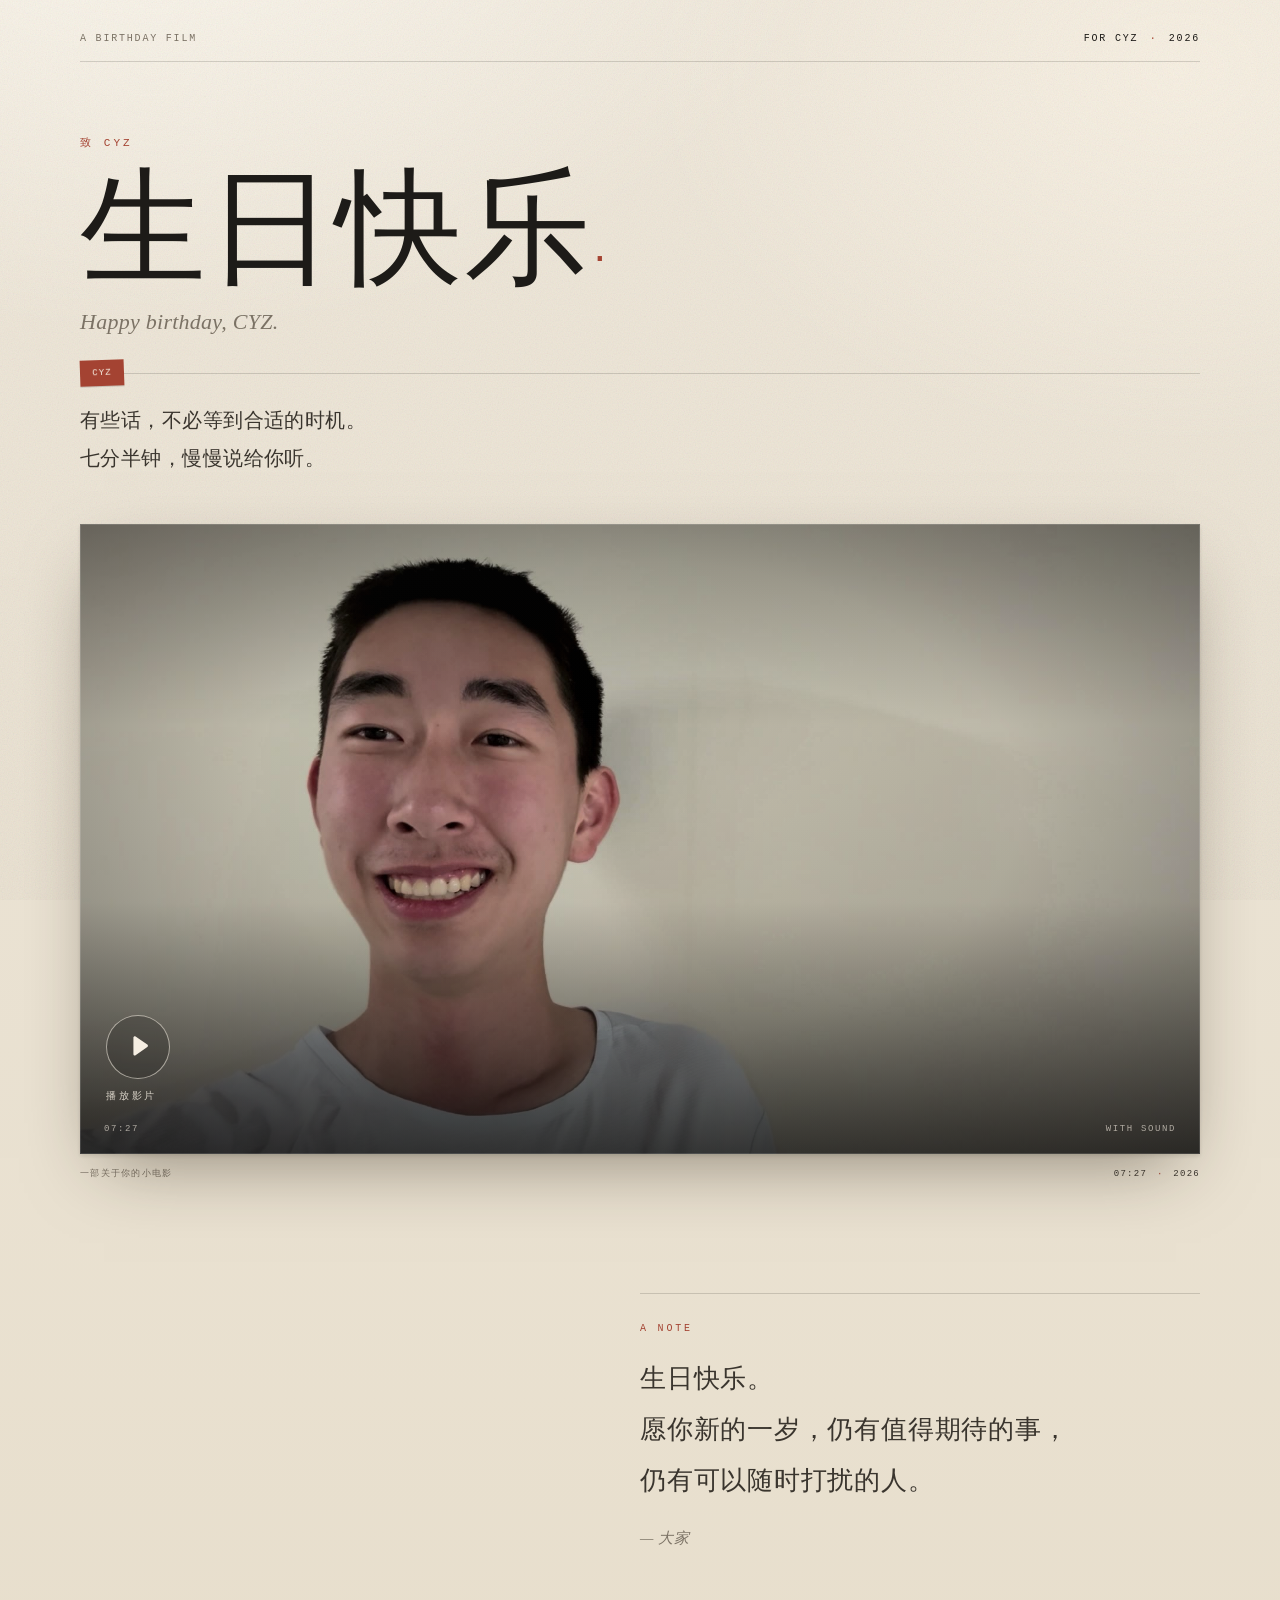
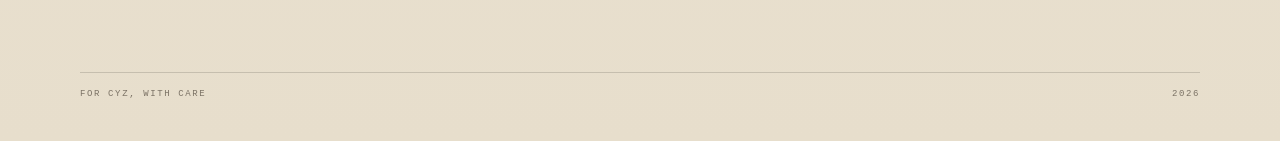
==== index.html @ 41dd05cf "A small birthday film" ====
<!doctype html>
<html lang="zh-CN">
<head>
  <meta charset="utf-8">
  <meta name="viewport" content="width=device-width, initial-scale=1, viewport-fit=cover">
  <meta name="color-scheme" content="light">
  <meta name="theme-color" content="#eee8dc">
  <meta name="robots" content="noindex, nofollow, noarchive">
  <meta name="description" content="一份给 CYZ 的生日礼物。">
  <title>生日快乐 · CYZ</title>

  <link rel="preload" as="image" href="assets/poster.jpg" fetchpriority="high">
  <link rel="stylesheet" href="styles.css">
</head>
<body>
  <div class="grain" aria-hidden="true"></div>

  <main class="page">
    <header class="masthead reveal d1">
      <p class="eyebrow">A Birthday Film</p>
      <p class="issue">For CYZ <span class="dot">·</span> 2026</p>
    </header>

    <section class="intro">
      <p class="kicker reveal d2">致 CYZ</p>
      <h1 class="title reveal d3">生日快乐<span class="stop">.</span></h1>
      <p class="subtitle reveal d4">Happy birthday, CYZ.</p>

      <div class="rule reveal d4">
        <span class="seal" aria-hidden="true">CYZ</span>
      </div>

      <p class="lede reveal d5">
        有些话，不必等到合适的时机。<br>
        七分半钟，慢慢说给你听。
      </p>
    </section>

    <figure class="film reveal d6" id="film">
      <div class="frame" id="frame">
        <video
          class="player"
          id="player"
          poster="assets/poster.jpg"
          preload="metadata"
          playsinline
          webkit-playsinline
          aria-label="给 CYZ 的生日祝福影片"
        >
          <source src="video/cyz-720.mp4" type="video/mp4">
        </video>

        <button class="cover" id="cover" type="button" aria-label="播放影片">
          <img class="cover-image" src="assets/poster.jpg" alt="" draggable="false" fetchpriority="high">
          <span class="cover-shade" aria-hidden="true"></span>
          <span class="cover-play" aria-hidden="true">
            <svg viewBox="0 0 18 22" role="presentation">
              <path d="M1.5 1.6c0-1.2 1.3-1.9 2.3-1.3l12.4 8.7c.9.6.9 2 0 2.6L3.8 20.3c-1 .7-2.3 0-2.3-1.2V1.6z"/>
            </svg>
          </span>
          <span class="cover-hint">播放影片</span>
          <span class="cover-meta" aria-hidden="true">
            <span>07:27</span>
            <span>With sound</span>
          </span>
        </button>

        <div class="video-error" id="videoError" hidden>
          影片暂时无法播放。<a href="video/cyz-720.mp4">直接下载</a>
        </div>

        <div class="controls" id="controls">
          <div class="scrub" id="scrub">
            <div class="scrub-track" aria-hidden="true">
              <div class="scrub-buffer" id="buffer"></div>
              <div class="scrub-fill" id="fill"></div>
            </div>
            <span class="scrub-thumb" id="thumb" aria-hidden="true"></span>
            <input
              class="seek"
              id="seek"
              type="range"
              min="0"
              max="1000"
              step="1"
              value="0"
              aria-label="播放进度"
            >
          </div>

          <div class="control-row">
            <button class="ctl" id="playToggle" type="button" aria-label="暂停">
              <svg class="icon-pause" viewBox="0 0 16 16" aria-hidden="true">
                <rect x="3" y="2" width="3.4" height="12" rx="0.6"/>
                <rect x="9.6" y="2" width="3.4" height="12" rx="0.6"/>
              </svg>
              <svg class="icon-play" viewBox="0 0 16 16" aria-hidden="true">
                <path d="M4 2.4c0-.9 1-1.4 1.7-.9l9 5.6c.7.4.7 1.4 0 1.8l-9 5.6c-.7.5-1.7 0-1.7-.9V2.4z"/>
              </svg>
            </button>

            <p class="time" aria-label="播放时间">
              <span id="current">00:00</span><span class="time-sep">/</span><span id="duration">07:27</span>
            </p>

            <span class="spacer" aria-hidden="true"></span>

            <button class="ctl" id="mute" type="button" aria-label="静音">
              <svg class="icon-volume" viewBox="0 0 18 16" aria-hidden="true">
                <path d="M1.5 5.6h2.7L8.4 2c.5-.4 1.2 0 1.2.6v10.8c0 .6-.7 1-1.2.6L4.2 10.4H1.5c-.6 0-1-.4-1-1V6.6c0-.6.4-1 1-1z"/>
                <path d="M12.1 5.3c.9.8 1.4 1.7 1.4 2.7s-.5 1.9-1.4 2.7" fill="none" stroke="currentColor" stroke-width="1.2" stroke-linecap="round"/>
                <path d="M14.4 3c1.4 1.3 2.1 3 2.1 5s-.7 3.7-2.1 5" fill="none" stroke="currentColor" stroke-width="1.2" stroke-linecap="round"/>
              </svg>
              <svg class="icon-muted" viewBox="0 0 18 16" aria-hidden="true">
                <path d="M1.5 5.6h2.7L8.4 2c.5-.4 1.2 0 1.2.6v10.8c0 .6-.7 1-1.2.6L4.2 10.4H1.5c-.6 0-1-.4-1-1V6.6c0-.6.4-1 1-1z"/>
                <path d="M12.2 5.8l4.6 4.4M16.8 5.8l-4.6 4.4" fill="none" stroke="currentColor" stroke-width="1.2" stroke-linecap="round"/>
              </svg>
            </button>

            <button class="ctl" id="fullscreen" type="button" aria-label="全屏">
              <svg class="icon-expand" viewBox="0 0 16 16" aria-hidden="true">
                <path d="M2 6V2h4M10 2h4v4M14 10v4h-4M6 14H2v-4" fill="none" stroke="currentColor" stroke-width="1.3" stroke-linecap="square"/>
              </svg>
              <svg class="icon-collapse" viewBox="0 0 16 16" aria-hidden="true">
                <path d="M6 2v4H2M14 6h-4V2M10 14v-4h4M2 10h4v4" fill="none" stroke="currentColor" stroke-width="1.3" stroke-linecap="square"/>
              </svg>
            </button>
          </div>
        </div>
      </div>

      <figcaption class="caption">
        <span>一部关于你的小电影</span>
        <span class="caption-right">07:27 <span class="dot">·</span> 2026</span>
      </figcaption>
    </figure>

    <section class="letter">
      <p class="letter-kicker">A Note</p>
      <p class="letter-body">
        生日快乐。<br>
        愿你新的一岁，仍有值得期待的事，<br>
        仍有可以随时打扰的人。
      </p>
      <p class="signature">— 大家</p>
    </section>

    <footer class="footer">
      <span>For CYZ, with care</span>
      <span>2026</span>
    </footer>
  </main>

  <script src="app.js"></script>
</body>
</html>
---- styles.css ----
/* ---------------------------------------------------------
   A Birthday Film — for CYZ
   A quiet, printed-page kind of page.
   --------------------------------------------------------- */

:root {
  --paper: #f1ebdf;
  --paper-light: #f8f3e9;
  --paper-deep: #e4dccb;
  --ink: #1d1b18;
  --ink-soft: #3a352e;
  --muted: #7b7265;
  --line: rgba(29, 27, 24, 0.16);
  --line-soft: rgba(29, 27, 24, 0.09);
  --seal: #a44332;
  --night: #0b0a09;
  --cream: #f5eee2;

  --serif: "Songti SC", "Noto Serif CJK SC", "Source Han Serif SC",
    "STSong", "SimSun", "Times New Roman", serif;
  --sans: -apple-system, BlinkMacSystemFont, "Segoe UI", "PingFang SC",
    "Hiragino Sans GB", "Microsoft YaHei", "Helvetica Neue", Arial, sans-serif;
  --mono: "SFMono-Regular", Consolas, "Liberation Mono", "Courier New", monospace;

  --ease: cubic-bezier(0.22, 1, 0.36, 1);
  --page: min(1120px, calc(100% - 96px));
}

*,
*::before,
*::after {
  box-sizing: border-box;
}

html {
  background: #e6dece;
  -webkit-text-size-adjust: 100%;
}

body {
  margin: 0;
  min-height: 100vh;
  color: var(--ink);
  font-family: var(--sans);
  background:
    radial-gradient(1100px 760px at 12% -8%, #fbf7ee 0%, rgba(251, 247, 238, 0) 62%),
    radial-gradient(900px 640px at 92% 4%, #f7f0e3 0%, rgba(247, 240, 227, 0) 58%),
    linear-gradient(180deg, #efe8db 0%, #e7decc 100%);
  min-height: 100svh;
  -webkit-font-smoothing: antialiased;
  -moz-osx-font-smoothing: grayscale;
}

::selection {
  color: var(--cream);
  background: var(--seal);
}

a {
  color: inherit;
}

button {
  font: inherit;
}

.grain {
  position: fixed;
  inset: 0;
  z-index: 1;
  pointer-events: none;
  opacity: 0.28;
  mix-blend-mode: multiply;
  background-image: url("data:image/svg+xml,%3Csvg xmlns='http://www.w3.org/2000/svg' width='220' height='220'%3E%3Cfilter id='n'%3E%3CfeTurbulence type='fractalNoise' baseFrequency='0.82' numOctaves='3' stitchTiles='stitch'/%3E%3C/filter%3E%3Crect width='100%25' height='100%25' filter='url(%23n)' opacity='0.42'/%3E%3C/svg%3E");
  background-size: 220px 220px;
}

.page {
  position: relative;
  z-index: 2;
  width: var(--page);
  margin: 0 auto;
  padding: 34px 0 42px;
}

/* ---------- masthead ---------- */

.masthead {
  display: flex;
  align-items: baseline;
  justify-content: space-between;
  gap: 24px;
  padding-bottom: 17px;
  border-bottom: 1px solid var(--line);
  color: var(--muted);
  font-family: var(--mono);
  font-size: 10px;
  line-height: 1;
  letter-spacing: 0.18em;
  text-transform: uppercase;
}

.masthead p {
  margin: 0;
}

.issue {
  color: var(--ink);
  white-space: nowrap;
}

.dot {
  padding: 0 0.35em;
  color: var(--seal);
}

/* ---------- intro ---------- */

.intro {
  padding: 76px 0 46px;
}

.kicker {
  margin: 0 0 20px;
  color: var(--seal);
  font-family: var(--mono);
  font-size: 11px;
  line-height: 1;
  letter-spacing: 0.28em;
  text-transform: uppercase;
}

.title {
  margin: 0;
  font-family: var(--serif);
  font-size: clamp(64px, 10.4vw, 126px);
  font-weight: 500;
  line-height: 0.96;
  letter-spacing: 0.015em;
  text-wrap: balance;
}

.title .stop {
  display: inline-block;
  margin-left: 0.045em;
  color: var(--seal);
  font-family: var(--sans);
  font-size: 0.36em;
  font-weight: 300;
  line-height: 1;
  vertical-align: 0.22em;
}

.subtitle {
  margin: 19px 0 0;
  color: var(--muted);
  font-family: var(--serif);
  font-size: clamp(17px, 2vw, 22px);
  font-style: italic;
  letter-spacing: 0.012em;
}

.rule {
  position: relative;
  height: 1px;
  margin-top: 38px;
  background: var(--line);
}

.seal {
  position: absolute;
  top: -13px;
  left: 0;
  display: grid;
  width: 44px;
  height: 26px;
  place-items: center;
  color: #f8f1e5;
  background: var(--seal);
  box-shadow: 0 1px 0 rgba(0, 0, 0, 0.14);
  font-family: var(--mono);
  font-size: 9px;
  letter-spacing: 0.12em;
  transform: rotate(-2deg);
  transform-origin: 50% 50%;
}

.lede {
  margin: 27px 0 0;
  color: var(--ink-soft);
  font-family: var(--serif);
  font-size: clamp(17px, 2.1vw, 20px);
  line-height: 1.92;
  letter-spacing: 0.022em;
}

/* ---------- film ---------- */

.film {
  margin: 0;
}

.frame {
  position: relative;
  aspect-ratio: 16 / 9;
  overflow: hidden;
  background: var(--night);
  box-shadow:
    0 28px 70px -24px rgba(44, 34, 20, 0.5),
    0 2px 4px rgba(44, 34, 20, 0.12);
  isolation: isolate;
}

.frame::after {
  content: "";
  position: absolute;
  inset: 0;
  z-index: 6;
  pointer-events: none;
  box-shadow: inset 0 0 0 1px rgba(255, 255, 255, 0.13);
}

.player {
  display: block;
  width: 100%;
  height: 100%;
  object-fit: cover;
  background: var(--night);
}

/* ---------- cover ---------- */

.cover {
  position: absolute;
  inset: 0;
  z-index: 3;
  display: flex;
  flex-direction: column;
  align-items: flex-start;
  justify-content: flex-end;
  gap: 13px;
  width: 100%;
  height: 100%;
  margin: 0;
  padding: 0 26px 52px;
  overflow: hidden;
  color: var(--cream);
  background: var(--night);
  border: 0;
  cursor: pointer;
  transition:
    opacity 0.8s var(--ease),
    visibility 0.8s var(--ease);
}

.cover:focus-visible {
  outline: 2px solid var(--cream);
  outline-offset: -6px;
}

.cover.is-hidden {
  visibility: hidden;
  opacity: 0;
  pointer-events: none;
}

.cover-image {
  position: absolute;
  inset: 0;
  z-index: 0;
  width: 100%;
  height: 100%;
  object-fit: cover;
  filter: saturate(0.92) contrast(1.02) brightness(0.94);
  transform: scale(1.015);
  transition: transform 1.8s var(--ease), filter 0.8s ease;
}

.cover:hover .cover-image {
  filter: saturate(0.98) contrast(1.02) brightness(0.97);
  transform: scale(1.045);
}

.cover-shade {
  position: absolute;
  inset: 0;
  z-index: 1;
  background:
    radial-gradient(ellipse at 50% 44%, rgba(10, 9, 8, 0) 0%, rgba(10, 9, 8, 0.08) 48%, rgba(10, 9, 8, 0.42) 100%),
    linear-gradient(180deg, rgba(10, 9, 8, 0.28) 0%, rgba(10, 9, 8, 0.02) 32%, rgba(10, 9, 8, 0.08) 60%, rgba(10, 9, 8, 0.72) 100%);
}

.cover-play {
  position: relative;
  z-index: 2;
  display: grid;
  width: 64px;
  height: 64px;
  place-items: center;
  border: 1px solid rgba(245, 238, 226, 0.58);
  border-radius: 50%;
  background: rgba(10, 9, 8, 0.18);
  -webkit-backdrop-filter: blur(7px);
  backdrop-filter: blur(7px);
  transition:
    transform 0.55s var(--ease),
    background 0.3s ease,
    border-color 0.3s ease;
}

.cover:hover .cover-play {
  border-color: rgba(245, 238, 226, 0.95);
  background: rgba(10, 9, 8, 0.32);
  transform: scale(1.06);
}

.cover-play svg {
  width: 17px;
  height: 21px;
  margin-left: 4px;
  fill: var(--cream);
}

.cover-hint {
  position: relative;
  z-index: 2;
  color: rgba(245, 238, 226, 0.86);
  font-family: var(--mono);
  font-size: 10px;
  line-height: 1;
  letter-spacing: 0.28em;
  text-transform: uppercase;
}

.cover-meta {
  position: absolute;
  right: 24px;
  bottom: 20px;
  left: 24px;
  z-index: 2;
  display: flex;
  justify-content: space-between;
  color: rgba(245, 238, 226, 0.64);
  font-family: var(--mono);
  font-size: 9px;
  line-height: 1;
  letter-spacing: 0.18em;
  text-transform: uppercase;
}

/* ---------- controls ---------- */

.controls {
  position: absolute;
  right: 0;
  bottom: 0;
  left: 0;
  z-index: 5;
  padding: 44px 22px 15px;
  color: var(--cream);
  background: linear-gradient(180deg, rgba(8, 7, 6, 0) 0%, rgba(8, 7, 6, 0.74) 58%, rgba(8, 7, 6, 0.88) 100%);
  opacity: 0;
  visibility: hidden;
  pointer-events: none;
  transition:
    opacity 0.35s ease,
    visibility 0.35s ease;
}

.frame.is-started .controls {
  opacity: 1;
  visibility: visible;
  pointer-events: auto;
}

.frame.is-playing.is-idle .controls {
  opacity: 0;
  visibility: hidden;
  pointer-events: none;
}

.scrub {
  position: relative;
  height: 20px;
  cursor: pointer;
}

.scrub-track {
  position: absolute;
  top: 9px;
  right: 0;
  left: 0;
  height: 2px;
  overflow: hidden;
  border-radius: 2px;
  background: rgba(245, 238, 226, 0.24);
}

.scrub-buffer,
.scrub-fill {
  position: absolute;
  top: 0;
  left: 0;
  height: 100%;
  width: 0;
  border-radius: inherit;
}

.scrub-buffer {
  background: rgba(245, 238, 226, 0.34);
}

.scrub-fill {
  background: var(--cream);
}

.scrub-thumb {
  position: absolute;
  top: 50%;
  left: calc(var(--p, 0) * 100%);
  width: 9px;
  height: 9px;
  margin: -4.5px 0 0 -4.5px;
  border-radius: 50%;
  background: var(--cream);
  opacity: 0;
  pointer-events: none;
  transition: opacity 0.2s ease;
}

.scrub:hover .scrub-thumb,
.scrub:focus-within .scrub-thumb {
  opacity: 1;
}

.seek {
  position: absolute;
  inset: 0;
  width: 100%;
  height: 100%;
  margin: 0;
  opacity: 0;
  cursor: pointer;
  -webkit-appearance: none;
  appearance: none;
}

.scrub:focus-within .scrub-track {
  box-shadow: 0 0 0 3px rgba(245, 238, 226, 0.22);
}

.control-row {
  display: flex;
  align-items: center;
  gap: 13px;
  margin-top: 1px;
}

.ctl {
  display: grid;
  width: 32px;
  height: 32px;
  flex: 0 0 32px;
  place-items: center;
  margin: 0;
  padding: 0;
  color: var(--cream);
  background: transparent;
  border: 0;
  border-radius: 50%;
  cursor: pointer;
  opacity: 0.76;
  transition:
    opacity 0.2s ease,
    background 0.2s ease;
}

.ctl:hover {
  background: rgba(245, 238, 226, 0.1);
  opacity: 1;
}

.ctl:focus-visible {
  outline: 1px solid var(--cream);
  outline-offset: 2px;
  opacity: 1;
}

.ctl svg {
  display: none;
  width: 17px;
  height: 17px;
  fill: currentColor;
}

#playToggle .icon-play {
  display: block;
  width: 15px;
  height: 15px;
}

.frame.is-playing #playToggle .icon-play {
  display: none;
}

.frame.is-playing #playToggle .icon-pause {
  display: block;
  width: 14px;
  height: 14px;
}

#mute .icon-volume {
  display: block;
}

.frame.is-muted #mute .icon-volume {
  display: none;
}

.frame.is-muted #mute .icon-muted {
  display: block;
}

#fullscreen .icon-expand {
  display: block;
}

.frame.is-fullscreen #fullscreen .icon-expand {
  display: none;
}

.frame.is-fullscreen #fullscreen .icon-collapse {
  display: block;
}

.time {
  display: flex;
  align-items: center;
  gap: 0.45em;
  margin: 0;
  color: rgba(245, 238, 226, 0.7);
  font-family: var(--mono);
  font-size: 9px;
  line-height: 1;
  letter-spacing: 0.06em;
  font-variant-numeric: tabular-nums;
  white-space: nowrap;
}

.time-sep {
  opacity: 0.5;
}

.spacer {
  flex: 1 1 auto;
}

/* ---------- video error ---------- */

.video-error {
  position: absolute;
  top: 50%;
  left: 50%;
  z-index: 8;
  width: min(340px, calc(100% - 40px));
  padding: 16px 20px;
  color: var(--ink);
  background: rgba(248, 243, 233, 0.95);
  font-size: 13px;
  line-height: 1.7;
  text-align: center;
  transform: translate(-50%, -50%);
}

.video-error a {
  text-decoration: underline;
  text-underline-offset: 3px;
}

/* ---------- caption ---------- */

.caption {
  display: flex;
  align-items: baseline;
  justify-content: space-between;
  gap: 24px;
  padding: 14px 0 0;
  color: var(--muted);
  font-family: var(--mono);
  font-size: 9px;
  line-height: 1.5;
  letter-spacing: 0.14em;
  text-transform: uppercase;
}

.caption-right {
  color: var(--ink-soft);
  white-space: nowrap;
}

/* ---------- letter ---------- */

.letter {
  width: min(560px, 100%);
  margin: 112px 0 0 auto;
  padding-top: 30px;
  border-top: 1px solid var(--line);
}

.letter-kicker {
  margin: 0;
  color: var(--seal);
  font-family: var(--mono);
  font-size: 10px;
  line-height: 1;
  letter-spacing: 0.28em;
  text-transform: uppercase;
}

.letter-body {
  margin: 20px 0 0;
  color: var(--ink-soft);
  font-family: var(--serif);
  font-size: clamp(20px, 2.4vw, 26px);
  line-height: 1.95;
  letter-spacing: 0.03em;
}

.signature {
  margin: 23px 0 0;
  color: var(--muted);
  font-family: var(--serif);
  font-size: 15px;
  font-style: italic;
  letter-spacing: 0.04em;
}

/* ---------- footer ---------- */

.footer {
  display: flex;
  align-items: baseline;
  justify-content: space-between;
  gap: 24px;
  margin-top: 124px;
  padding-top: 17px;
  border-top: 1px solid var(--line);
  color: var(--muted);
  font-family: var(--mono);
  font-size: 9px;
  line-height: 1;
  letter-spacing: 0.18em;
  text-transform: uppercase;
}

/* ---------- fullscreen ---------- */

.frame:fullscreen {
  width: 100%;
  height: 100%;
  aspect-ratio: auto;
  background: #000;
}

.frame:fullscreen .player {
  object-fit: contain;
}

.frame:fullscreen .cover-image {
  object-fit: contain;
  background: #000;
}

.frame:-webkit-full-screen {
  width: 100%;
  height: 100%;
  aspect-ratio: auto;
  background: #000;
}

.frame:-webkit-full-screen .player {
  object-fit: contain;
}

.frame:fullscreen::backdrop {
  background: #000;
}

/* ---------- reveal ---------- */

.reveal {
  opacity: 0;
  transform: translateY(14px);
  animation: reveal 1.05s var(--ease) forwards;
}

.d1 { animation-delay: 0.04s; }
.d2 { animation-delay: 0.12s; }
.d3 { animation-delay: 0.19s; }
.d4 { animation-delay: 0.29s; }
.d5 { animation-delay: 0.39s; }
.d6 { animation-delay: 0.5s; }

@keyframes reveal {
  to {
    opacity: 1;
    transform: translateY(0);
  }
}

/* ---------- responsive ---------- */

@media (max-width: 720px) {
  :root {
    --page: calc(100% - 36px);
  }

  .page {
    padding-top: 20px;
    padding-bottom: 28px;
  }

  .masthead {
    gap: 14px;
    padding-bottom: 13px;
    font-size: 9px;
    letter-spacing: 0.13em;
  }

  .intro {
    padding: 55px 0 30px;
  }

  .kicker {
    margin-bottom: 17px;
    font-size: 10px;
    letter-spacing: 0.24em;
  }

  .title {
    font-size: clamp(50px, 15.5vw, 76px);
  }

  .subtitle {
    margin-top: 15px;
    font-size: 16px;
  }

  .rule {
    margin-top: 30px;
  }

  .seal {
    top: -12px;
    width: 40px;
    height: 24px;
    font-size: 8px;
  }

  .lede {
    margin-top: 22px;
    font-size: 16px;
    line-height: 1.86;
  }

  .cover {
    gap: 10px;
    padding: 0 14px 42px;
  }

  .cover-play {
    width: 52px;
    height: 52px;
  }

  .cover-play svg {
    width: 12px;
    height: 16px;
  }

  .cover-hint {
    font-size: 9px;
    letter-spacing: 0.24em;
  }

  .cover-meta {
    right: 13px;
    bottom: 12px;
    left: 13px;
    font-size: 8px;
    letter-spacing: 0.13em;
  }

  .controls {
    padding: 32px 12px 9px;
  }

  .control-row {
    gap: 7px;
  }

  .ctl {
    width: 30px;
    height: 30px;
    flex-basis: 30px;
  }

  .time {
    font-size: 8px;
  }

  .caption {
    gap: 12px;
    padding-top: 11px;
    font-size: 8px;
    letter-spacing: 0.1em;
  }

  .letter {
    margin-top: 76px;
    padding-top: 24px;
  }

  .letter-body {
    margin-top: 17px;
    font-size: 20px;
    line-height: 1.9;
  }

  .signature {
    margin-top: 19px;
  }

  .footer {
    margin-top: 82px;
    padding-top: 14px;
    font-size: 8px;
    letter-spacing: 0.13em;
  }
}

@media (max-width: 520px) {
  .title .stop {
    display: none;
  }
}

@media (max-width: 380px) {
  .time #duration,
  .time-sep {
    display: none;
  }

  .title {
    font-size: 48px;
  }
}

/* ---------- preferences ---------- */

@media (prefers-reduced-motion: reduce) {
  .reveal {
    opacity: 1;
    transform: none;
    animation: none;
  }

  .cover,
  .cover-image,
  .cover-play,
  .controls,
  .ctl,
  .scrub-thumb {
    transition-duration: 0.01ms;
  }
}
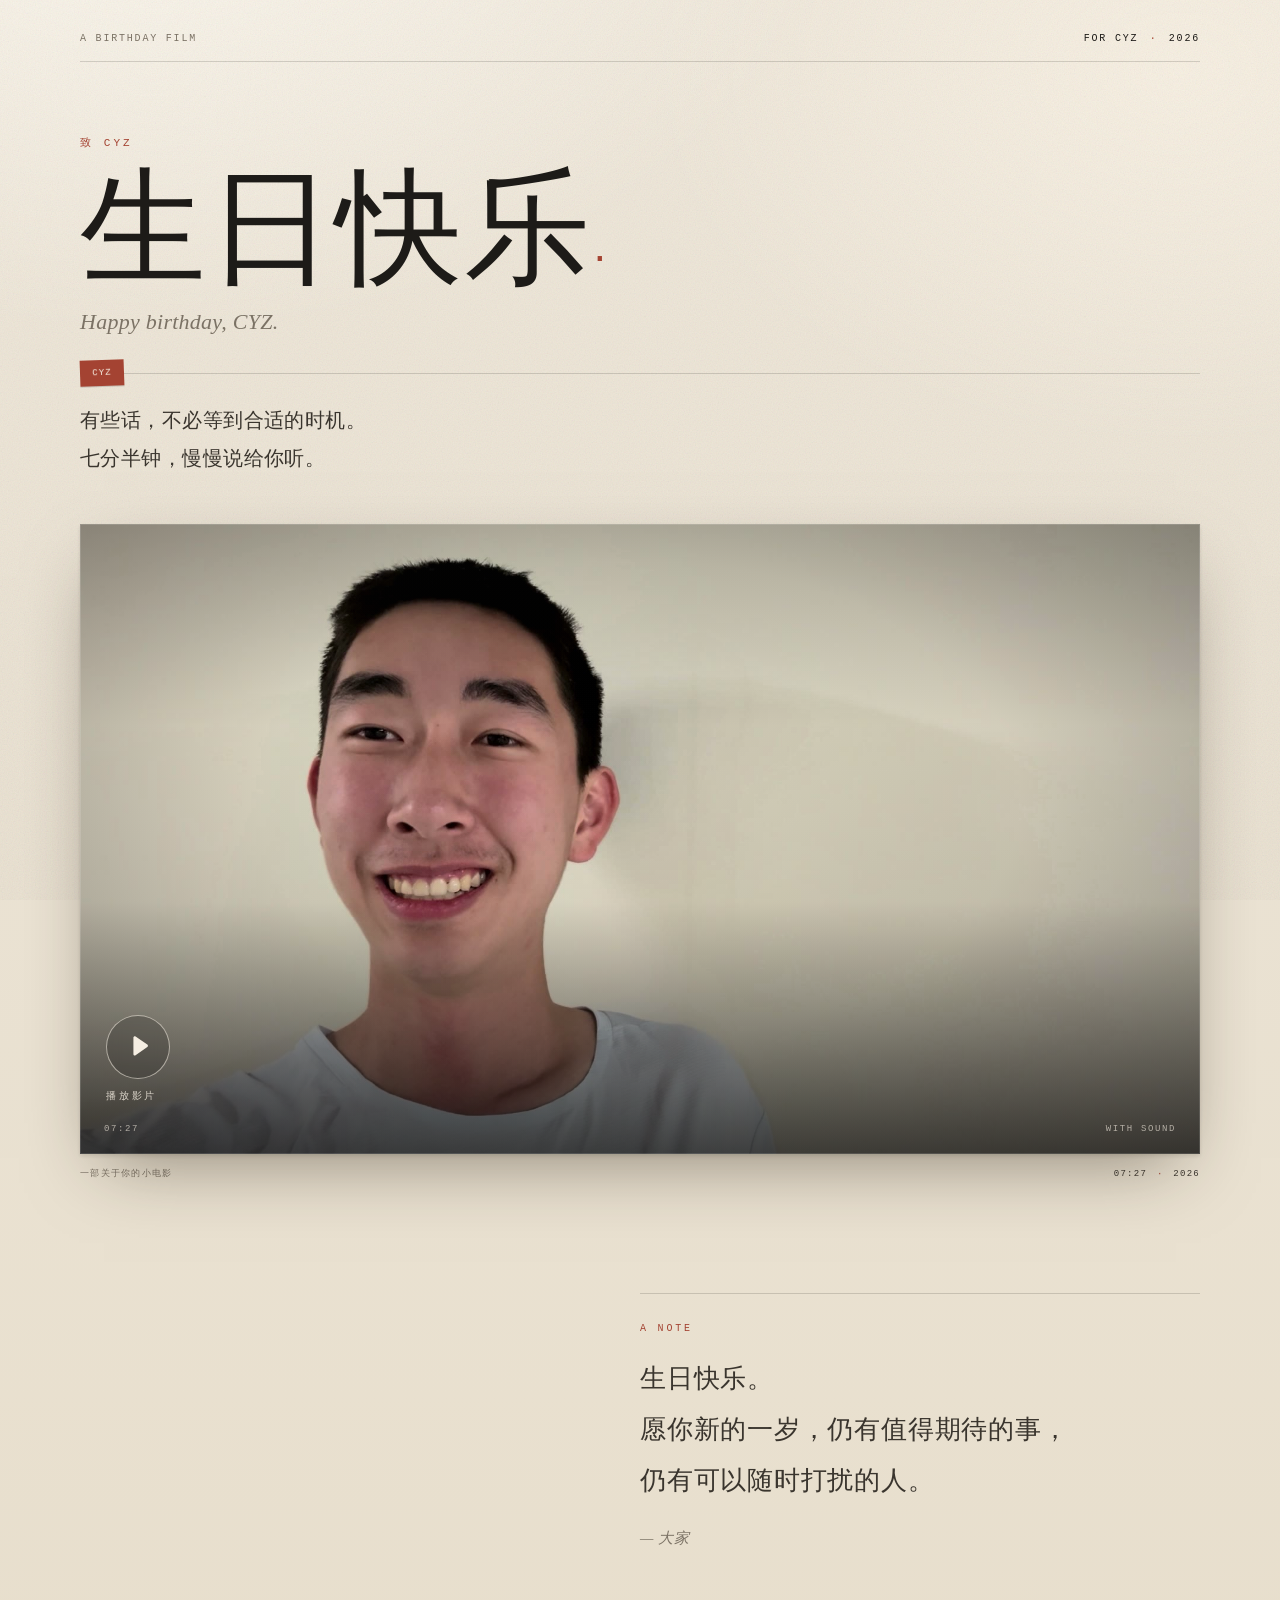
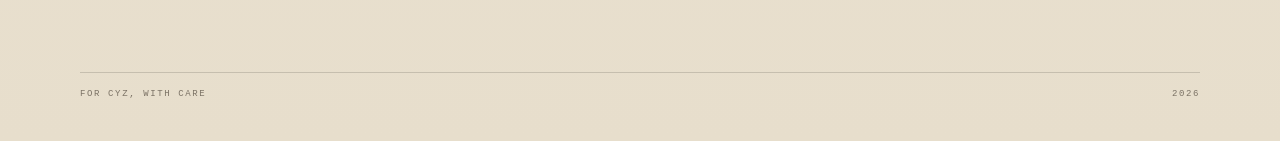
==== commit 80680c07: "Refine cover and add share metadata" ====
--- a/index.html
+++ b/index.html
@@ -9,6 +9,18 @@
   <meta name="description" content="一份给 CYZ 的生日礼物。">
   <title>生日快乐 · CYZ</title>
 
+  <meta property="og:type" content="website">
+  <meta property="og:site_name" content="For CYZ">
+  <meta property="og:title" content="生日快乐 · CYZ">
+  <meta property="og:description" content="有些话，不必等到合适的时机。七分半钟，慢慢说给你听。">
+  <meta property="og:url" content="https://gmh06.github.io/a-birthday-film/">
+  <meta property="og:image" content="https://gmh06.github.io/a-birthday-film/assets/poster.jpg">
+  <meta property="og:image:width" content="1920">
+  <meta property="og:image:height" content="1080">
+  <meta property="og:image:alt" content="A birthday film for CYZ">
+  <meta name="twitter:card" content="summary_large_image">
+
+  <link rel="icon" href="assets/favicon.svg" type="image/svg+xml">
   <link rel="preload" as="image" href="assets/poster.jpg" fetchpriority="high">
   <link rel="stylesheet" href="styles.css">
 </head>
@@ -42,13 +54,11 @@
           class="player"
           id="player"
           poster="assets/poster.jpg"
-          preload="metadata"
+          preload="none"
           playsinline
           webkit-playsinline
           aria-label="给 CYZ 的生日祝福影片"
-        >
-          <source src="video/cyz-720.mp4" type="video/mp4">
-        </video>
+        ></video>
 
         <button class="cover" id="cover" type="button" aria-label="播放影片">
           <img class="cover-image" src="assets/poster.jpg" alt="" draggable="false" fetchpriority="high">
@@ -58,7 +68,7 @@
               <path d="M1.5 1.6c0-1.2 1.3-1.9 2.3-1.3l12.4 8.7c.9.6.9 2 0 2.6L3.8 20.3c-1 .7-2.3 0-2.3-1.2V1.6z"/>
             </svg>
           </span>
-          <span class="cover-hint">播放影片</span>
+          <span class="cover-hint" id="coverHint">播放影片</span>
           <span class="cover-meta" aria-hidden="true">
             <span>07:27</span>
             <span>With sound</span>
--- a/styles.css
+++ b/styles.css
@@ -218,6 +218,23 @@
   z-index: 6;
   pointer-events: none;
   box-shadow: inset 0 0 0 1px rgba(255, 255, 255, 0.13);
+}
+
+@supports not (aspect-ratio: 16 / 9) {
+  .frame::before {
+    content: "";
+    display: block;
+    padding-top: 56.25%;
+  }
+
+  .player {
+    position: absolute;
+    inset: 0;
+  }
+
+  .frame:fullscreen::before {
+    display: none;
+  }
 }
 
 .player {
@@ -271,13 +288,13 @@
   width: 100%;
   height: 100%;
   object-fit: cover;
-  filter: saturate(0.92) contrast(1.02) brightness(0.94);
+  filter: saturate(1.03) contrast(1.02) brightness(1.02);
   transform: scale(1.015);
   transition: transform 1.8s var(--ease), filter 0.8s ease;
 }
 
 .cover:hover .cover-image {
-  filter: saturate(0.98) contrast(1.02) brightness(0.97);
+  filter: saturate(1.06) contrast(1.02) brightness(1.04);
   transform: scale(1.045);
 }
 
@@ -286,8 +303,8 @@
   inset: 0;
   z-index: 1;
   background:
-    radial-gradient(ellipse at 50% 44%, rgba(10, 9, 8, 0) 0%, rgba(10, 9, 8, 0.08) 48%, rgba(10, 9, 8, 0.42) 100%),
-    linear-gradient(180deg, rgba(10, 9, 8, 0.28) 0%, rgba(10, 9, 8, 0.02) 32%, rgba(10, 9, 8, 0.08) 60%, rgba(10, 9, 8, 0.72) 100%);
+    radial-gradient(ellipse at 50% 44%, rgba(10, 9, 8, 0) 0%, rgba(10, 9, 8, 0.06) 48%, rgba(10, 9, 8, 0.34) 100%),
+    linear-gradient(180deg, rgba(10, 9, 8, 0.18) 0%, rgba(10, 9, 8, 0.01) 32%, rgba(10, 9, 8, 0.06) 60%, rgba(10, 9, 8, 0.7) 100%);
 }
 
 .cover-play {
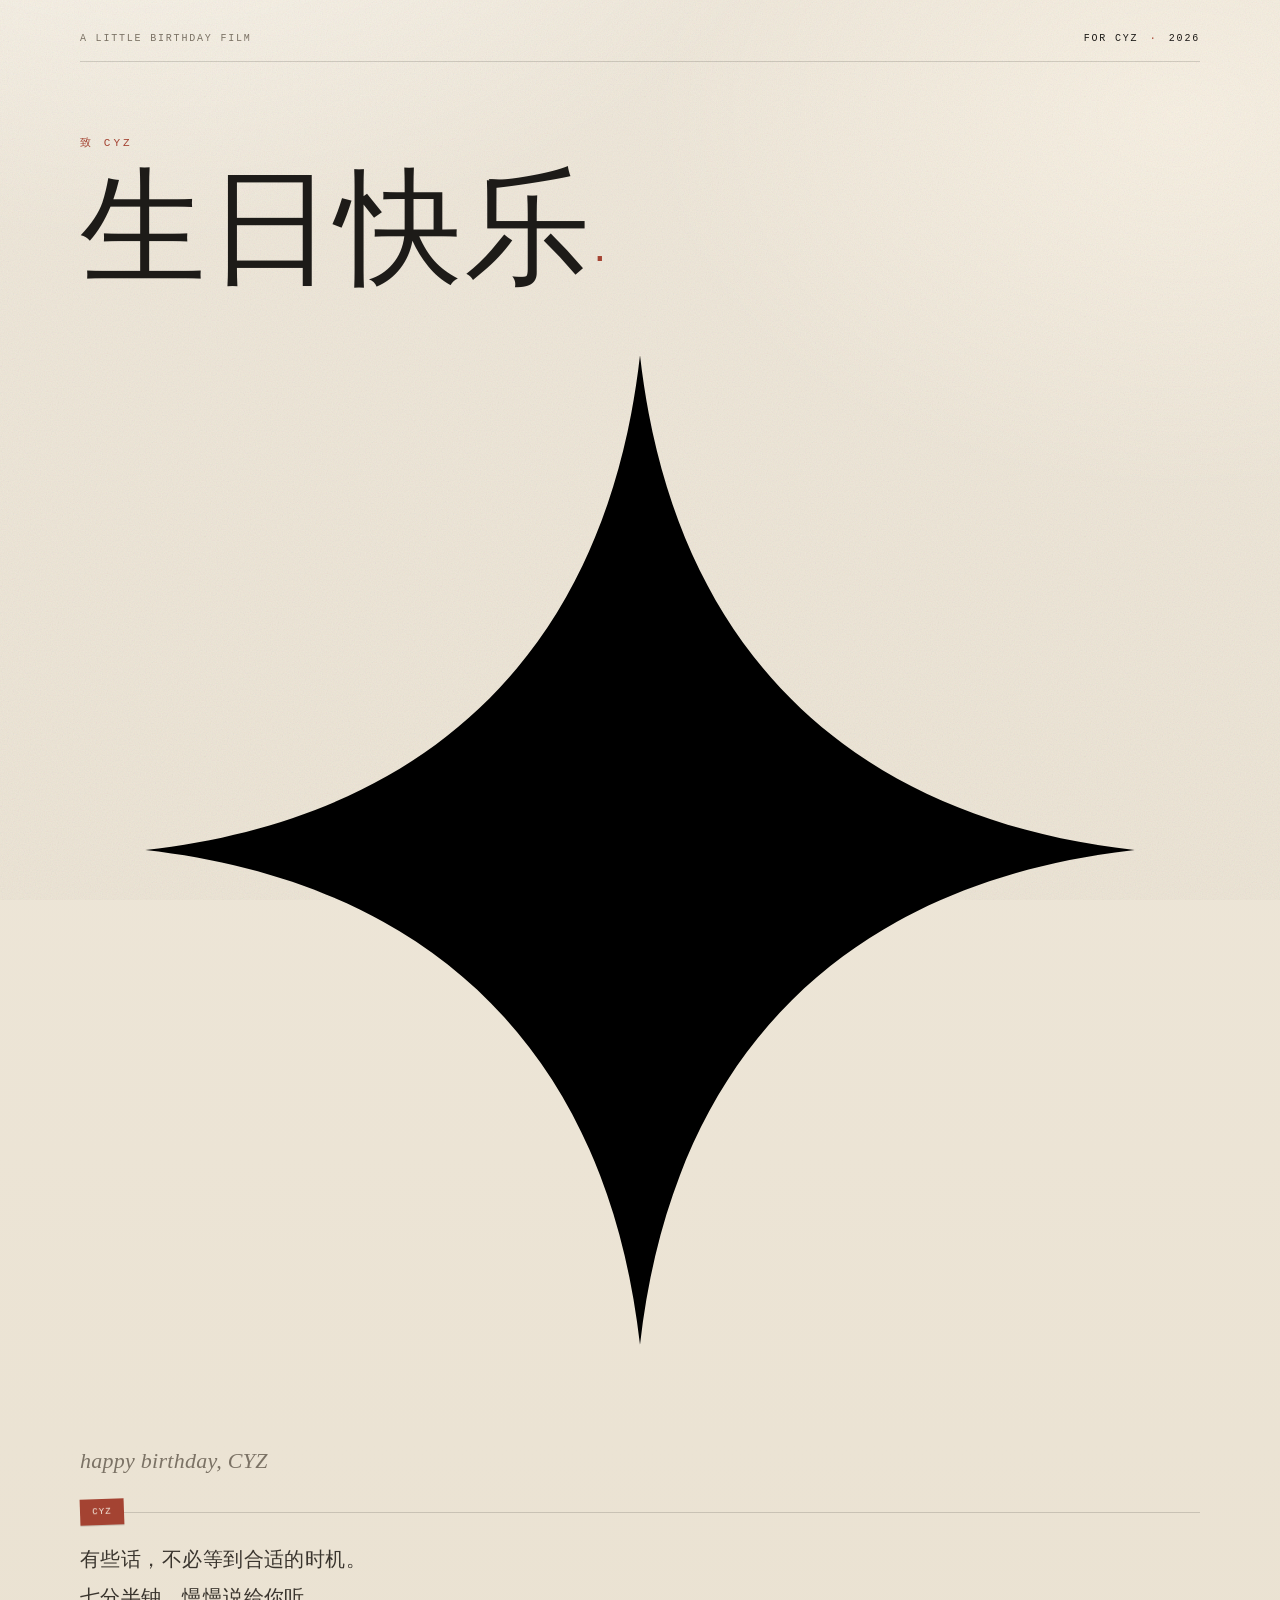
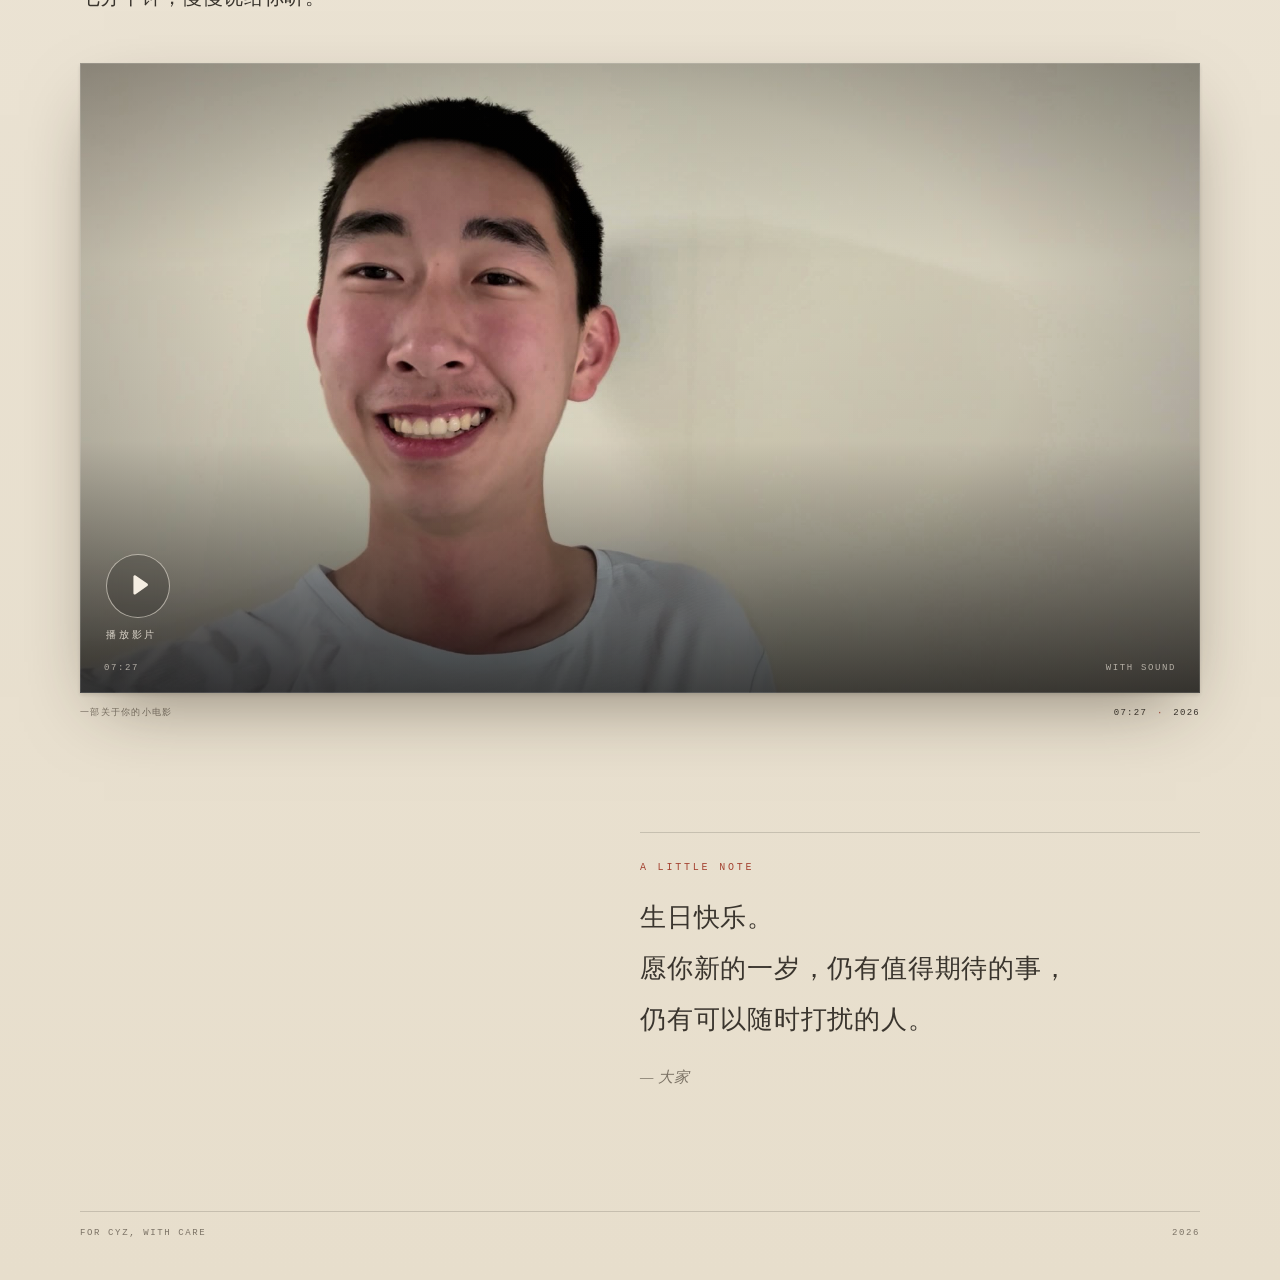
==== commit e59e5140: "Loosen the typography" ====
--- a/index.html
+++ b/index.html
@@ -29,14 +29,19 @@
 
   <main class="page">
     <header class="masthead reveal d1">
-      <p class="eyebrow">A Birthday Film</p>
-      <p class="issue">For CYZ <span class="dot">·</span> 2026</p>
+      <p class="eyebrow">a little birthday film</p>
+      <p class="issue">for CYZ <span class="dot">·</span> 2026</p>
     </header>
 
     <section class="intro">
       <p class="kicker reveal d2">致 CYZ</p>
-      <h1 class="title reveal d3">生日快乐<span class="stop">.</span></h1>
-      <p class="subtitle reveal d4">Happy birthday, CYZ.</p>
+      <h1 class="title reveal d3">
+        <span class="title-text">生日快乐<span class="stop">.</span></span>
+        <svg class="spark" viewBox="0 0 24 24" aria-hidden="true">
+          <path d="M12 1.4c.7 6.2 4.4 9.9 10.6 10.6-6.2.7-9.9 4.4-10.6 10.6C11.3 16.4 7.6 12.7 1.4 12 7.6 11.3 11.3 7.6 12 1.4z"/>
+        </svg>
+      </h1>
+      <p class="subtitle reveal d4">happy birthday, CYZ</p>
 
       <div class="rule reveal d4">
         <span class="seal" aria-hidden="true">CYZ</span>
@@ -44,7 +49,7 @@
 
       <p class="lede reveal d5">
         有些话，不必等到合适的时机。<br>
-        七分半钟，慢慢说给你听。
+        <span class="highlight">七分半钟</span>，慢慢说给你听。
       </p>
     </section>
 
@@ -71,7 +76,7 @@
           <span class="cover-hint" id="coverHint">播放影片</span>
           <span class="cover-meta" aria-hidden="true">
             <span>07:27</span>
-            <span>With sound</span>
+            <span>with sound</span>
           </span>
         </button>
 
@@ -146,7 +151,7 @@
     </figure>
 
     <section class="letter">
-      <p class="letter-kicker">A Note</p>
+      <p class="letter-kicker">a little note</p>
       <p class="letter-body">
         生日快乐。<br>
         愿你新的一岁，仍有值得期待的事，<br>
@@ -156,7 +161,7 @@
     </section>
 
     <footer class="footer">
-      <span>For CYZ, with care</span>
+      <span>for CYZ, with care</span>
       <span>2026</span>
     </footer>
   </main>
--- a/styles.css
+++ b/styles.css
@@ -338,6 +338,30 @@
   fill: var(--cream);
 }
 
+.cover.is-loading {
+  cursor: progress;
+}
+
+.cover.is-loading .cover-play svg {
+  opacity: 0;
+}
+
+.cover.is-loading .cover-play::after {
+  content: "";
+  width: 17px;
+  height: 17px;
+  border: 1px solid rgba(245, 238, 226, 0.42);
+  border-top-color: var(--cream);
+  border-radius: 50%;
+  animation: spin 0.9s linear infinite;
+}
+
+@keyframes spin {
+  to {
+    transform: rotate(360deg);
+  }
+}
+
 .cover-hint {
   position: relative;
   z-index: 2;
